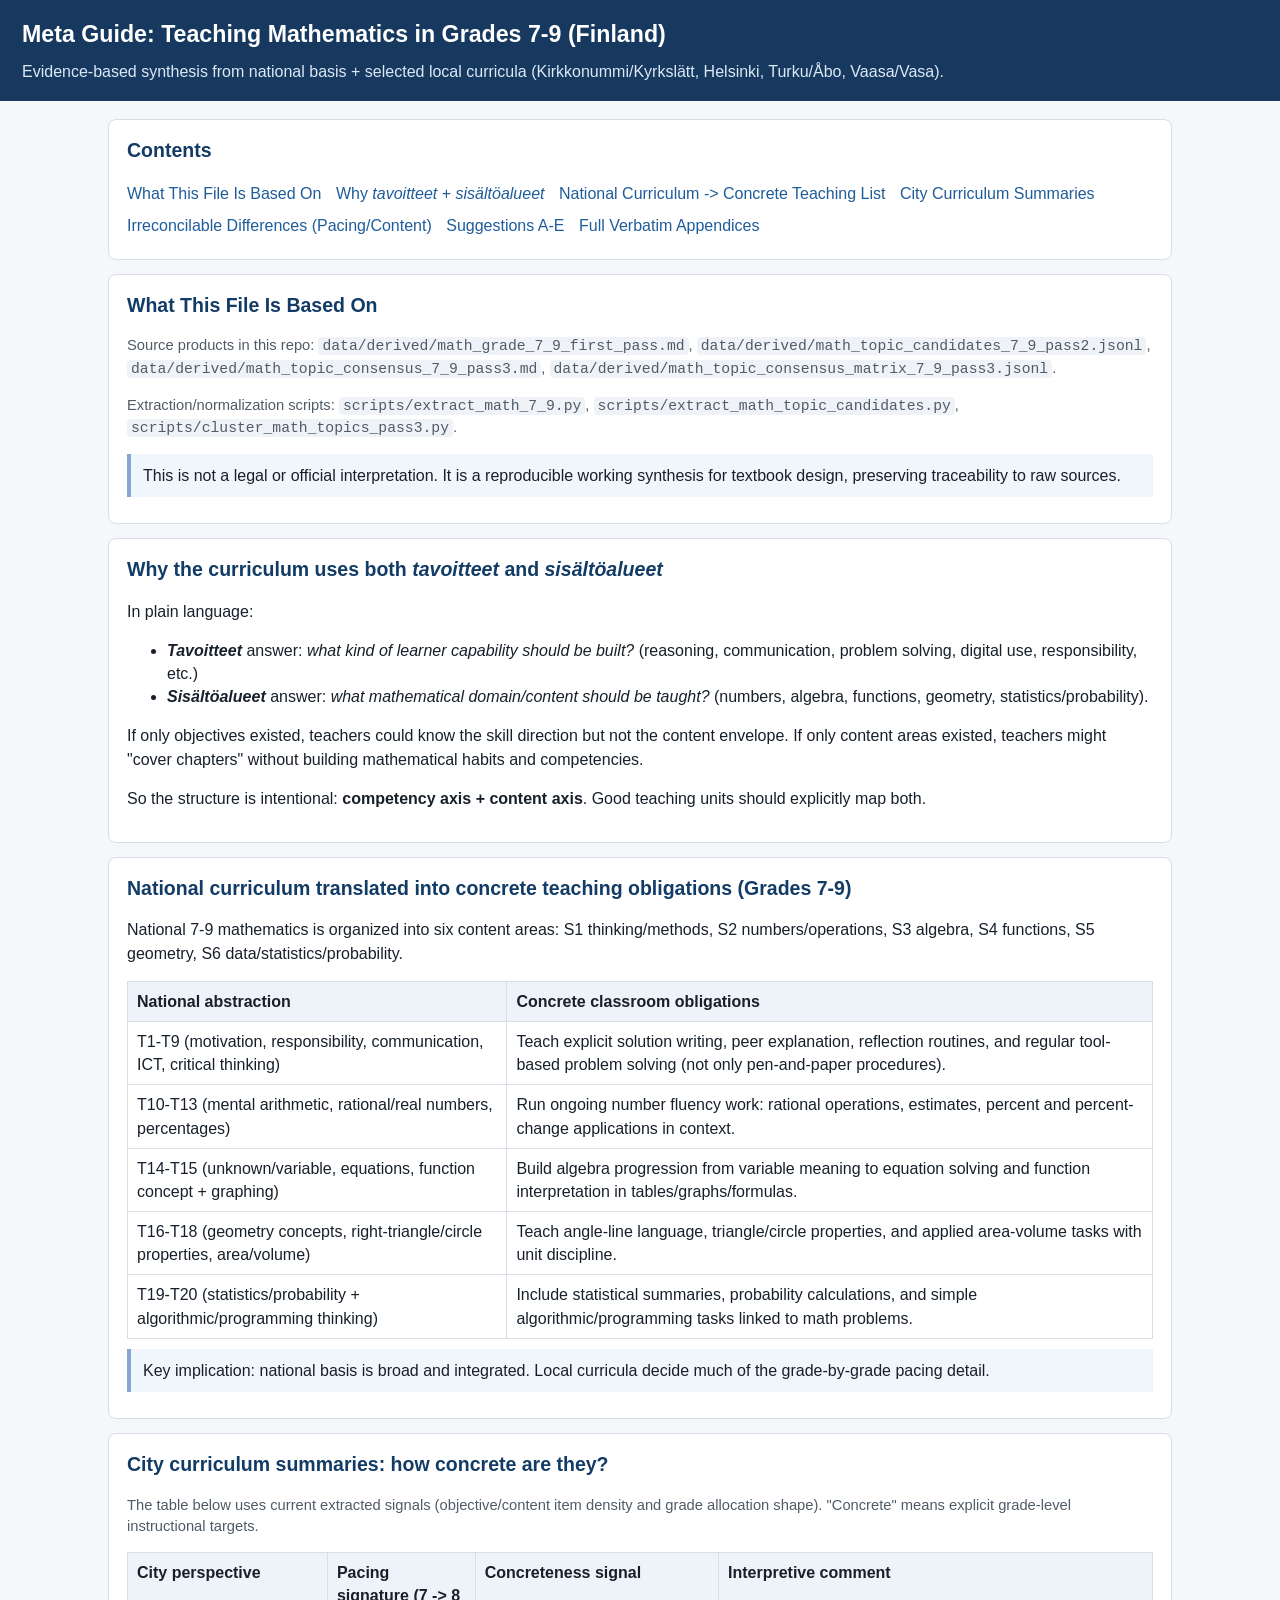
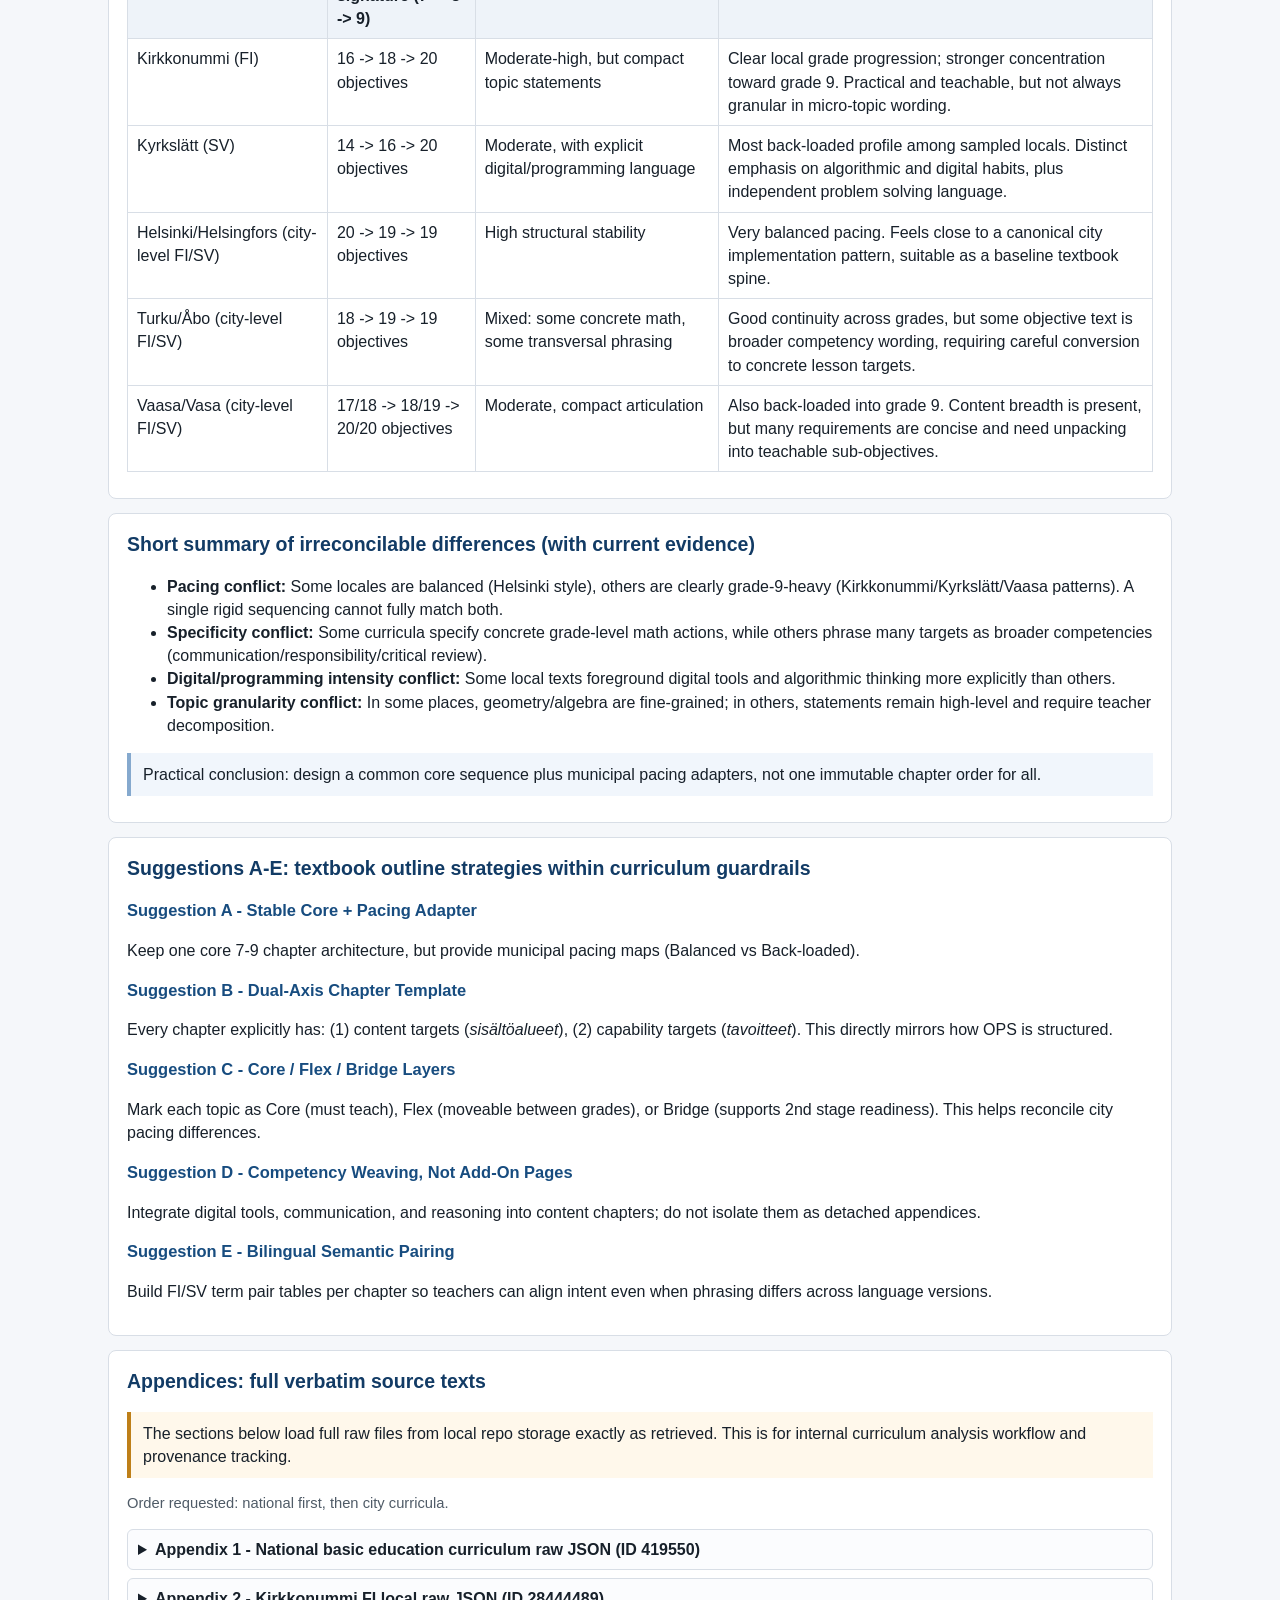
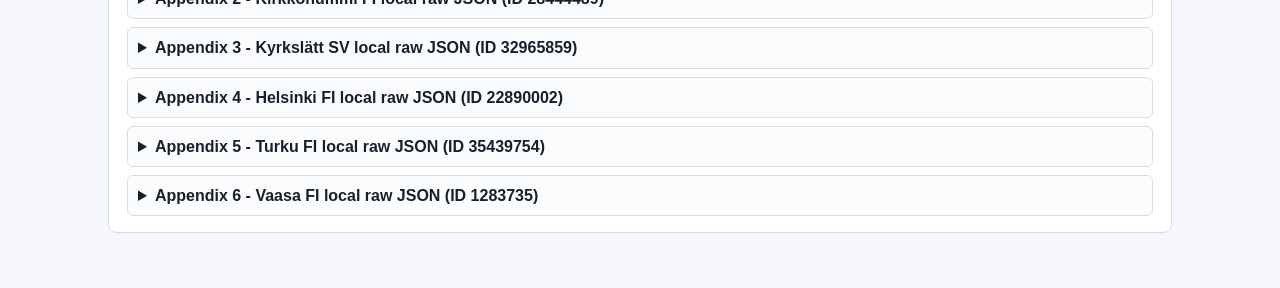
==== textbook_drafts/110826/math_7-9_meta_guide.html @ 76008c20 "update" ====
<!doctype html>
<html lang="en">
  <head>
    <meta charset="utf-8" />
    <meta name="viewport" content="width=device-width, initial-scale=1" />
    <title>Meta Guide: Teaching Math 7-9 in Finland</title>
    <style>
      :root {
        --ink: #17202a;
        --muted: #4f5b67;
        --bg: #f5f7fa;
        --panel: #ffffff;
        --line: #d8dee6;
        --accent: #1f5c9a;
      }
      * { box-sizing: border-box; }
      body {
        margin: 0;
        font-family: Arial, Helvetica, sans-serif;
        color: var(--ink);
        background: var(--bg);
        line-height: 1.45;
      }
      header {
        background: #17395f;
        color: #fff;
        padding: 18px 22px;
      }
      header h1 { margin: 0; font-size: 1.45rem; }
      header p { margin: 8px 0 0; color: #dce8f5; }
      main {
        max-width: 1100px;
        margin: 0 auto;
        padding: 18px;
      }
      section {
        background: var(--panel);
        border: 1px solid var(--line);
        border-radius: 8px;
        padding: 16px 18px;
        margin-bottom: 14px;
      }
      h2 { margin-top: 0; color: #123b65; font-size: 1.22rem; }
      h3 { margin-bottom: 8px; color: #174c7f; font-size: 1.03rem; }
      .toc a { display: inline-block; margin: 2px 10px 6px 0; color: var(--accent); text-decoration: none; }
      .toc a:hover { text-decoration: underline; }
      .note {
        border-left: 4px solid #85a9ce;
        background: #f1f6fc;
        padding: 10px 12px;
        margin: 10px 0;
      }
      table {
        width: 100%;
        border-collapse: collapse;
        margin: 10px 0;
      }
      th, td {
        border: 1px solid var(--line);
        padding: 8px 9px;
        vertical-align: top;
        text-align: left;
      }
      th { background: #eef3f9; }
      .small { color: var(--muted); font-size: 0.92rem; }
      .badge {
        display: inline-block;
        font-size: 0.8rem;
        border: 1px solid #9db4cf;
        border-radius: 999px;
        padding: 2px 8px;
        margin-left: 8px;
        color: #1e4f83;
      }
      details {
        border: 1px solid var(--line);
        border-radius: 6px;
        padding: 8px 10px;
        margin-top: 8px;
        background: #fbfcfe;
      }
      summary { cursor: pointer; font-weight: 700; }
      .appendix-controls { margin: 8px 0; }
      button {
        background: #1f5c9a;
        color: #fff;
        border: 0;
        border-radius: 5px;
        padding: 6px 10px;
        cursor: pointer;
      }
      button:hover { background: #184b7f; }
      pre {
        white-space: pre-wrap;
        word-break: break-word;
        background: #f8fafc;
        border: 1px solid #e0e6ee;
        border-radius: 6px;
        padding: 10px;
        max-height: 420px;
        overflow: auto;
        font-family: "Courier New", Courier, monospace;
        font-size: 0.82rem;
      }
      code { background: #eff3f8; padding: 1px 4px; border-radius: 4px; }
      .warn {
        border-left: 4px solid #be7f18;
        background: #fff8eb;
        padding: 10px 12px;
        margin: 10px 0;
      }
    </style>
  </head>
  <body>
    <header>
      <h1>Meta Guide: Teaching Mathematics in Grades 7-9 (Finland)</h1>
      <p>
        Evidence-based synthesis from national basis + selected local curricula
        (Kirkkonummi/Kyrkslätt, Helsinki, Turku/Åbo, Vaasa/Vasa).
      </p>
    </header>

    <main>
      <section id="toc">
        <h2>Contents</h2>
        <div class="toc">
          <a href="#what-done">What This File Is Based On</a>
          <a href="#goals-vs-content">Why <em>tavoitteet</em> + <em>sisältöalueet</em></a>
          <a href="#concrete-national">National Curriculum -> Concrete Teaching List</a>
          <a href="#city-summaries">City Curriculum Summaries</a>
          <a href="#irreconcilable">Irreconcilable Differences (Pacing/Content)</a>
          <a href="#suggestions">Suggestions A-E</a>
          <a href="#appendices">Full Verbatim Appendices</a>
        </div>
      </section>

      <section id="what-done">
        <h2>What This File Is Based On</h2>
        <p class="small">
          Source products in this repo:
          <code>data/derived/math_grade_7_9_first_pass.md</code>,
          <code>data/derived/math_topic_candidates_7_9_pass2.jsonl</code>,
          <code>data/derived/math_topic_consensus_7_9_pass3.md</code>,
          <code>data/derived/math_topic_consensus_matrix_7_9_pass3.jsonl</code>.
        </p>
        <p class="small">
          Extraction/normalization scripts:
          <code>scripts/extract_math_7_9.py</code>,
          <code>scripts/extract_math_topic_candidates.py</code>,
          <code>scripts/cluster_math_topics_pass3.py</code>.
        </p>
        <div class="note">
          This is not a legal or official interpretation. It is a reproducible
          working synthesis for textbook design, preserving traceability to raw sources.
        </div>
      </section>

      <section id="goals-vs-content">
        <h2>Why the curriculum uses both <em>tavoitteet</em> and <em>sisältöalueet</em></h2>
        <p>
          In plain language:
        </p>
        <ul>
          <li>
            <strong><em>Tavoitteet</em></strong> answer: <em>what kind of learner capability should be built?</em>
            (reasoning, communication, problem solving, digital use, responsibility, etc.)
          </li>
          <li>
            <strong><em>Sisältöalueet</em></strong> answer: <em>what mathematical domain/content should be taught?</em>
            (numbers, algebra, functions, geometry, statistics/probability).
          </li>
        </ul>
        <p>
          If only objectives existed, teachers could know the skill direction but not the
          content envelope. If only content areas existed, teachers might "cover chapters"
          without building mathematical habits and competencies.
        </p>
        <p>
          So the structure is intentional: <strong>competency axis + content axis</strong>.
          Good teaching units should explicitly map both.
        </p>
      </section>

      <section id="concrete-national">
        <h2>National curriculum translated into concrete teaching obligations (Grades 7-9)</h2>
        <p>
          National 7-9 mathematics is organized into six content areas:
          S1 thinking/methods, S2 numbers/operations, S3 algebra, S4 functions, S5 geometry,
          S6 data/statistics/probability.
        </p>
        <table>
          <thead>
            <tr>
              <th>National abstraction</th>
              <th>Concrete classroom obligations</th>
            </tr>
          </thead>
          <tbody>
            <tr>
              <td>T1-T9 (motivation, responsibility, communication, ICT, critical thinking)</td>
              <td>
                Teach explicit solution writing, peer explanation, reflection routines,
                and regular tool-based problem solving (not only pen-and-paper procedures).
              </td>
            </tr>
            <tr>
              <td>T10-T13 (mental arithmetic, rational/real numbers, percentages)</td>
              <td>
                Run ongoing number fluency work: rational operations, estimates, percent and
                percent-change applications in context.
              </td>
            </tr>
            <tr>
              <td>T14-T15 (unknown/variable, equations, function concept + graphing)</td>
              <td>
                Build algebra progression from variable meaning to equation solving and function
                interpretation in tables/graphs/formulas.
              </td>
            </tr>
            <tr>
              <td>T16-T18 (geometry concepts, right-triangle/circle properties, area/volume)</td>
              <td>
                Teach angle-line language, triangle/circle properties, and applied area-volume tasks
                with unit discipline.
              </td>
            </tr>
            <tr>
              <td>T19-T20 (statistics/probability + algorithmic/programming thinking)</td>
              <td>
                Include statistical summaries, probability calculations, and simple algorithmic/programming
                tasks linked to math problems.
              </td>
            </tr>
          </tbody>
        </table>
        <div class="note">
          Key implication: national basis is broad and integrated. Local curricula decide
          much of the grade-by-grade pacing detail.
        </div>
      </section>

      <section id="city-summaries">
        <h2>City curriculum summaries: how concrete are they?</h2>
        <p class="small">
          The table below uses current extracted signals (objective/content item density and
          grade allocation shape). "Concrete" means explicit grade-level instructional targets.
        </p>
        <table>
          <thead>
            <tr>
              <th>City perspective</th>
              <th>Pacing signature (7 -> 8 -> 9)</th>
              <th>Concreteness signal</th>
              <th>Interpretive comment</th>
            </tr>
          </thead>
          <tbody>
            <tr>
              <td>Kirkkonummi (FI)</td>
              <td>16 -> 18 -> 20 objectives</td>
              <td>Moderate-high, but compact topic statements</td>
              <td>
                Clear local grade progression; stronger concentration toward grade 9.
                Practical and teachable, but not always granular in micro-topic wording.
              </td>
            </tr>
            <tr>
              <td>Kyrkslätt (SV)</td>
              <td>14 -> 16 -> 20 objectives</td>
              <td>Moderate, with explicit digital/programming language</td>
              <td>
                Most back-loaded profile among sampled locals. Distinct emphasis on algorithmic
                and digital habits, plus independent problem solving language.
              </td>
            </tr>
            <tr>
              <td>Helsinki/Helsingfors (city-level FI/SV)</td>
              <td>20 -> 19 -> 19 objectives</td>
              <td>High structural stability</td>
              <td>
                Very balanced pacing. Feels close to a canonical city implementation pattern,
                suitable as a baseline textbook spine.
              </td>
            </tr>
            <tr>
              <td>Turku/Åbo (city-level FI/SV)</td>
              <td>18 -> 19 -> 19 objectives</td>
              <td>Mixed: some concrete math, some transversal phrasing</td>
              <td>
                Good continuity across grades, but some objective text is broader competency wording,
                requiring careful conversion to concrete lesson targets.
              </td>
            </tr>
            <tr>
              <td>Vaasa/Vasa (city-level FI/SV)</td>
              <td>17/18 -> 18/19 -> 20/20 objectives</td>
              <td>Moderate, compact articulation</td>
              <td>
                Also back-loaded into grade 9. Content breadth is present, but many requirements
                are concise and need unpacking into teachable sub-objectives.
              </td>
            </tr>
          </tbody>
        </table>
      </section>

      <section id="irreconcilable">
        <h2>Short summary of irreconcilable differences (with current evidence)</h2>
        <ul>
          <li>
            <strong>Pacing conflict:</strong> Some locales are balanced (Helsinki style), others are clearly
            grade-9-heavy (Kirkkonummi/Kyrkslätt/Vaasa patterns). A single rigid sequencing cannot fully match both.
          </li>
          <li>
            <strong>Specificity conflict:</strong> Some curricula specify concrete grade-level math actions,
            while others phrase many targets as broader competencies (communication/responsibility/critical review).
          </li>
          <li>
            <strong>Digital/programming intensity conflict:</strong> Some local texts foreground digital tools
            and algorithmic thinking more explicitly than others.
          </li>
          <li>
            <strong>Topic granularity conflict:</strong> In some places, geometry/algebra are fine-grained;
            in others, statements remain high-level and require teacher decomposition.
          </li>
        </ul>
        <div class="note">
          Practical conclusion: design a common core sequence plus municipal pacing adapters,
          not one immutable chapter order for all.
        </div>
      </section>

      <section id="suggestions">
        <h2>Suggestions A-E: textbook outline strategies within curriculum guardrails</h2>
        <h3>Suggestion A - Stable Core + Pacing Adapter</h3>
        <p>
          Keep one core 7-9 chapter architecture, but provide municipal pacing maps (Balanced vs Back-loaded).
        </p>

        <h3>Suggestion B - Dual-Axis Chapter Template</h3>
        <p>
          Every chapter explicitly has: (1) content targets (<em>sisältöalueet</em>), (2) capability targets (<em>tavoitteet</em>).
          This directly mirrors how OPS is structured.
        </p>

        <h3>Suggestion C - Core / Flex / Bridge Layers</h3>
        <p>
          Mark each topic as Core (must teach), Flex (moveable between grades), or Bridge (supports 2nd stage readiness).
          This helps reconcile city pacing differences.
        </p>

        <h3>Suggestion D - Competency Weaving, Not Add-On Pages</h3>
        <p>
          Integrate digital tools, communication, and reasoning into content chapters; do not isolate them as detached appendices.
        </p>

        <h3>Suggestion E - Bilingual Semantic Pairing</h3>
        <p>
          Build FI/SV term pair tables per chapter so teachers can align intent even when phrasing differs across language versions.
        </p>
      </section>

      <section id="appendices">
        <h2>Appendices: full verbatim source texts</h2>
        <div class="warn">
          The sections below load full raw files from local repo storage exactly as retrieved.
          This is for internal curriculum analysis workflow and provenance tracking.
        </div>
        <p class="small">
          Order requested: national first, then city curricula.
        </p>

        <details>
          <summary>Appendix 1 - National basic education curriculum raw JSON (ID 419550)</summary>
          <div class="appendix-controls">
            <button data-load="../../data/raw/eperusteet/national/419550.json" data-target="ap1">Load full text</button>
          </div>
          <pre id="ap1">Not loaded yet.</pre>
        </details>

        <details>
          <summary>Appendix 2 - Kirkkonummi FI local raw JSON (ID 28444489)</summary>
          <div class="appendix-controls">
            <button data-load="../../data/raw/eperusteet-ylops/local/28444489.json" data-target="ap2">Load full text</button>
          </div>
          <pre id="ap2">Not loaded yet.</pre>
        </details>

        <details>
          <summary>Appendix 3 - Kyrkslätt SV local raw JSON (ID 32965859)</summary>
          <div class="appendix-controls">
            <button data-load="../../data/raw/eperusteet-ylops/local/32965859.json" data-target="ap3">Load full text</button>
          </div>
          <pre id="ap3">Not loaded yet.</pre>
        </details>

        <details>
          <summary>Appendix 4 - Helsinki FI local raw JSON (ID 22890002)</summary>
          <div class="appendix-controls">
            <button data-load="../../data/raw/eperusteet-ylops/local/22890002.json" data-target="ap4">Load full text</button>
          </div>
          <pre id="ap4">Not loaded yet.</pre>
        </details>

        <details>
          <summary>Appendix 5 - Turku FI local raw JSON (ID 35439754)</summary>
          <div class="appendix-controls">
            <button data-load="../../data/raw/eperusteet-ylops/local/35439754.json" data-target="ap5">Load full text</button>
          </div>
          <pre id="ap5">Not loaded yet.</pre>
        </details>

        <details>
          <summary>Appendix 6 - Vaasa FI local raw JSON (ID 1283735)</summary>
          <div class="appendix-controls">
            <button data-load="../../data/raw/eperusteet-ylops/local/1283735.json" data-target="ap6">Load full text</button>
          </div>
          <pre id="ap6">Not loaded yet.</pre>
        </details>
      </section>
    </main>

    <script>
      async function loadAppendix(path, targetId, button) {
        const pre = document.getElementById(targetId);
        pre.textContent = "Loading...";
        button.disabled = true;
        try {
          const res = await fetch(path);
          if (!res.ok) {
            throw new Error("HTTP " + res.status + " while loading " + path);
          }
          const text = await res.text();
          pre.textContent = text;
        } catch (err) {
          pre.textContent = "Failed to load file: " + err.message;
        } finally {
          button.disabled = false;
        }
      }

      document.querySelectorAll("button[data-load]").forEach((btn) => {
        btn.addEventListener("click", () => {
          loadAppendix(btn.dataset.load, btn.dataset.target, btn);
        });
      });
    </script>
  </body>
</html>
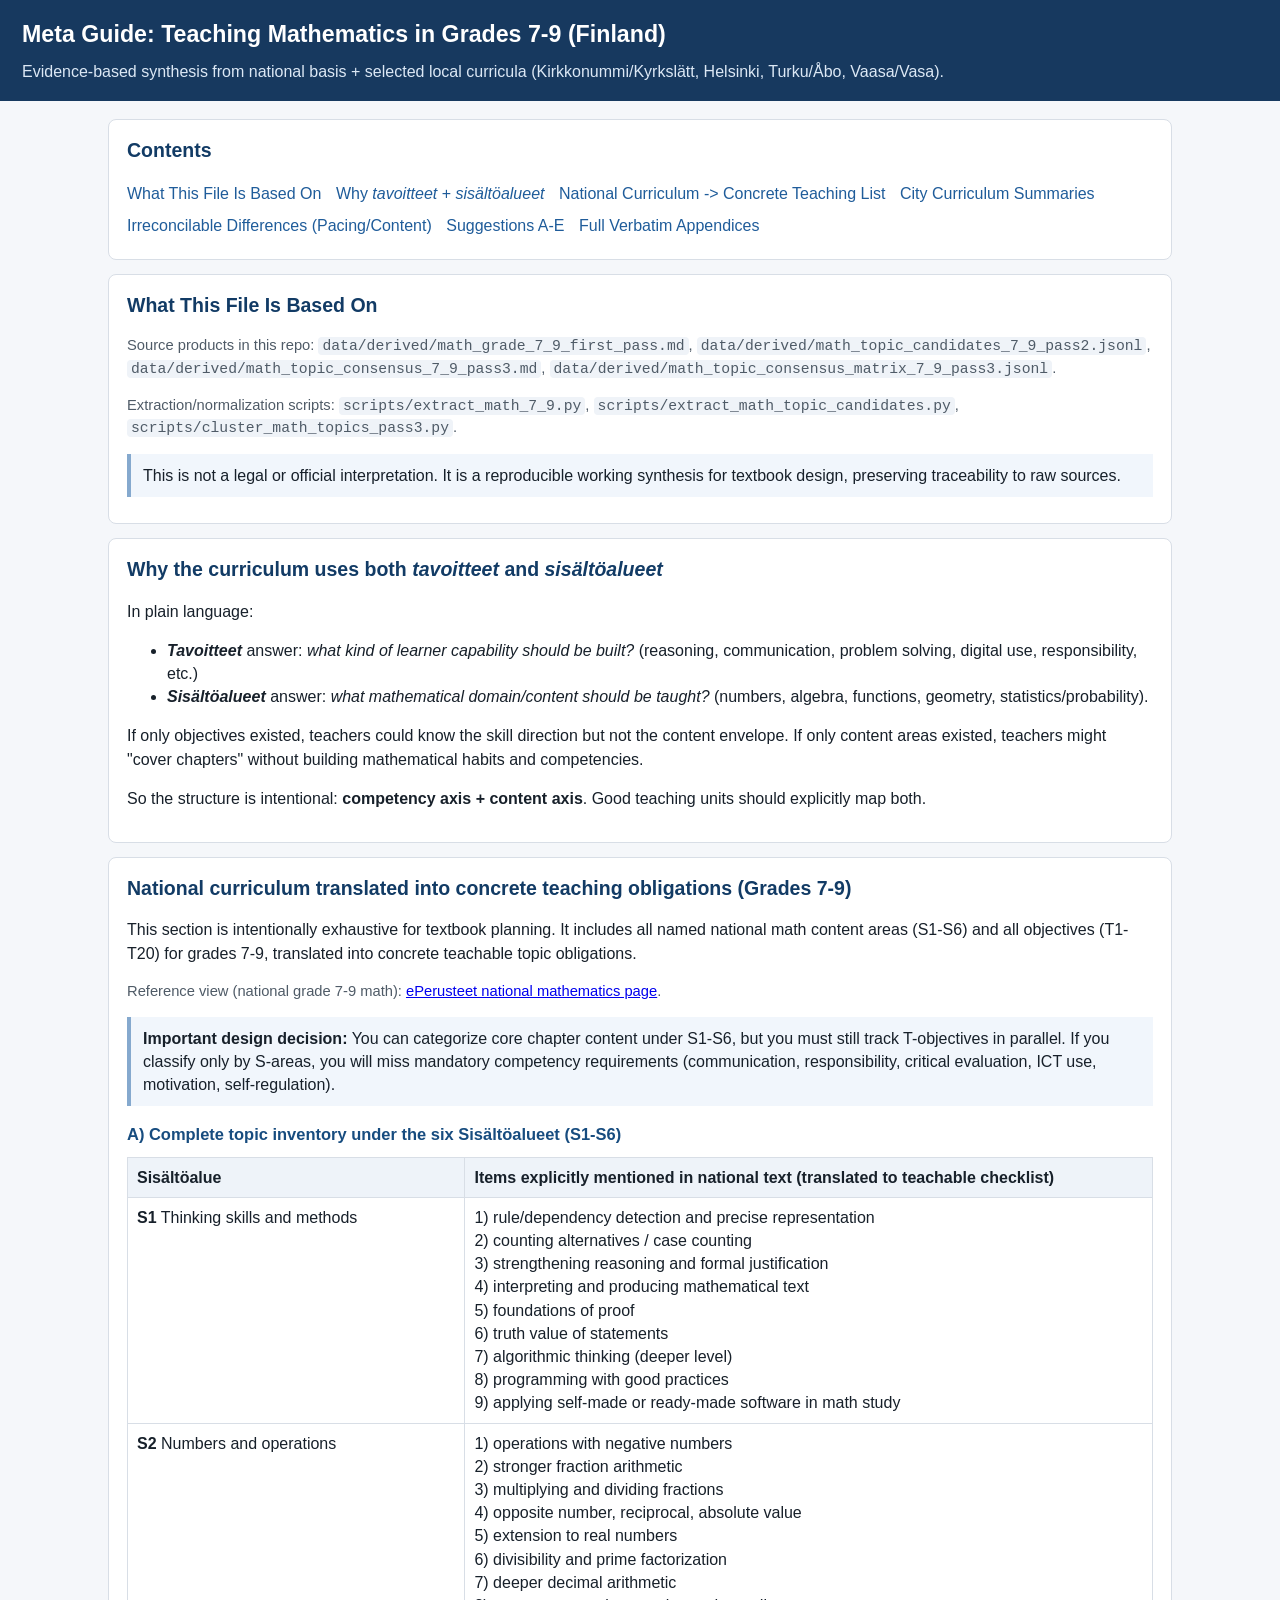
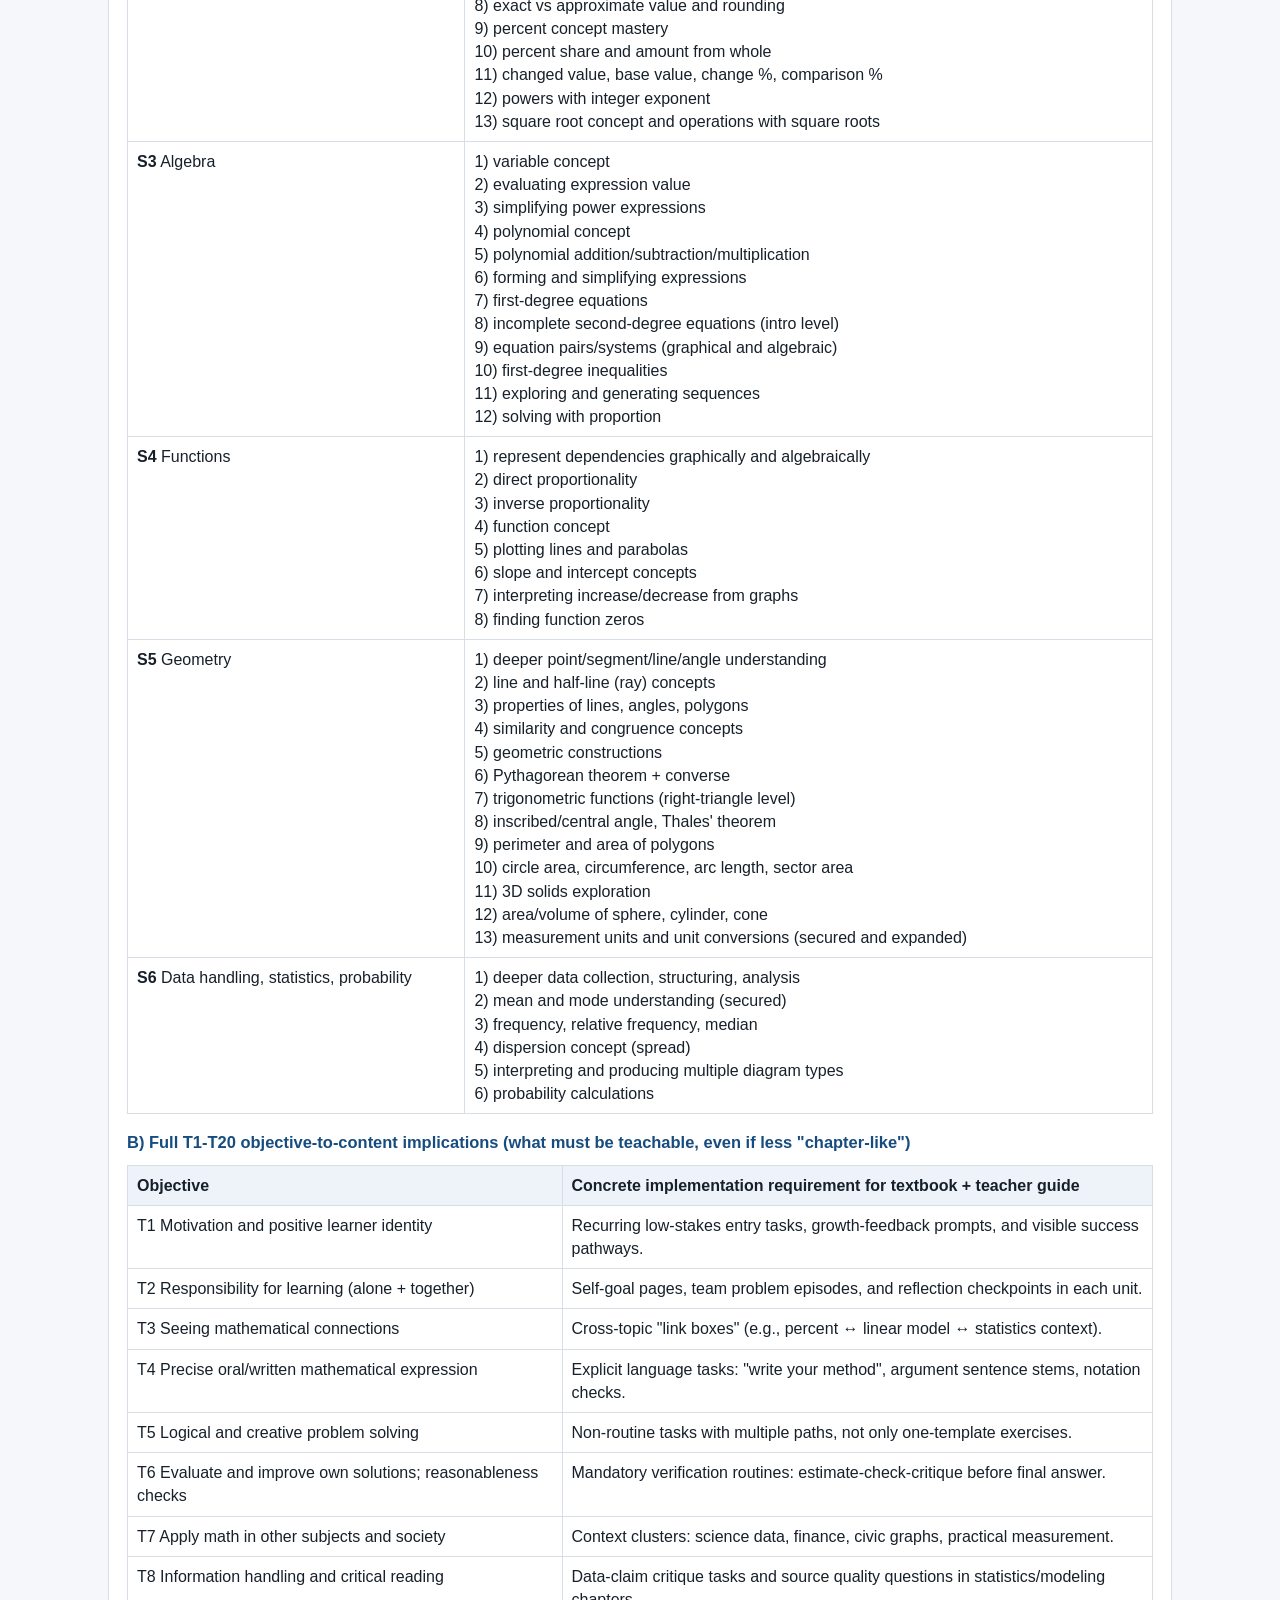
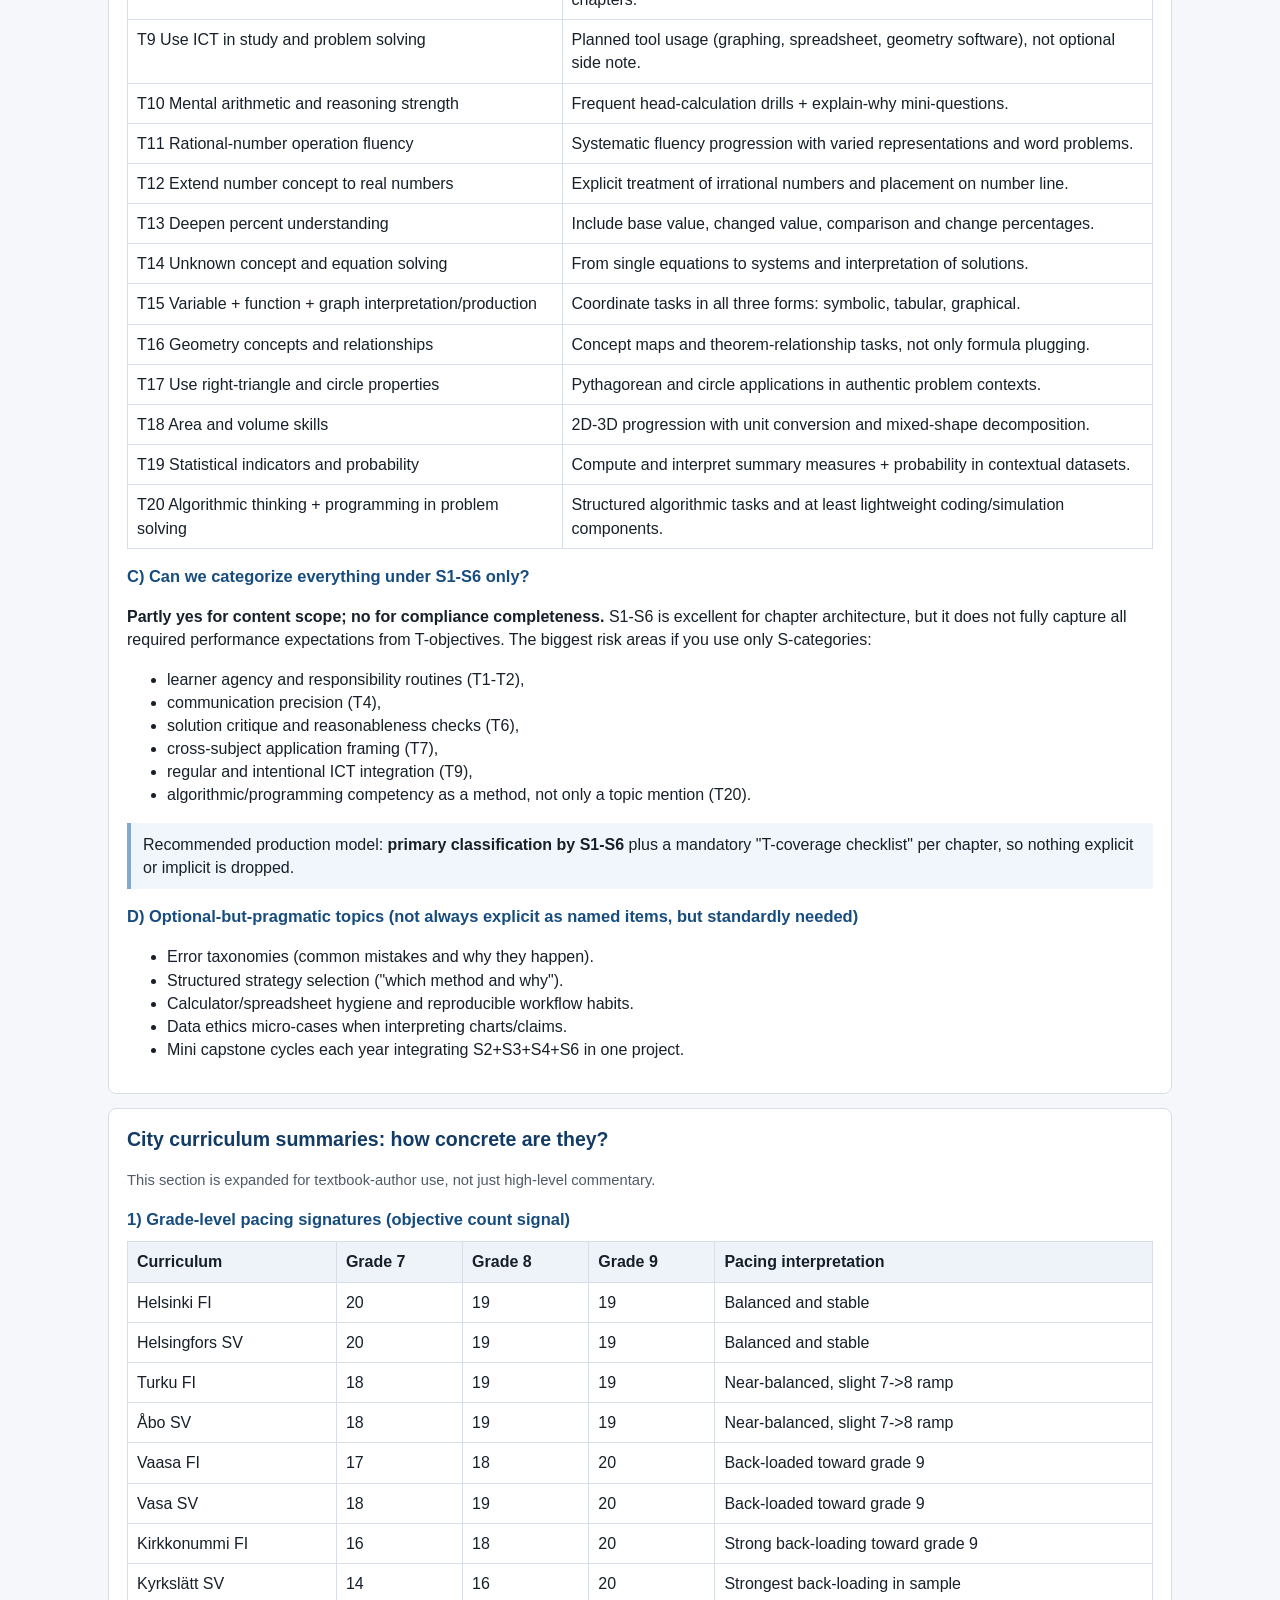
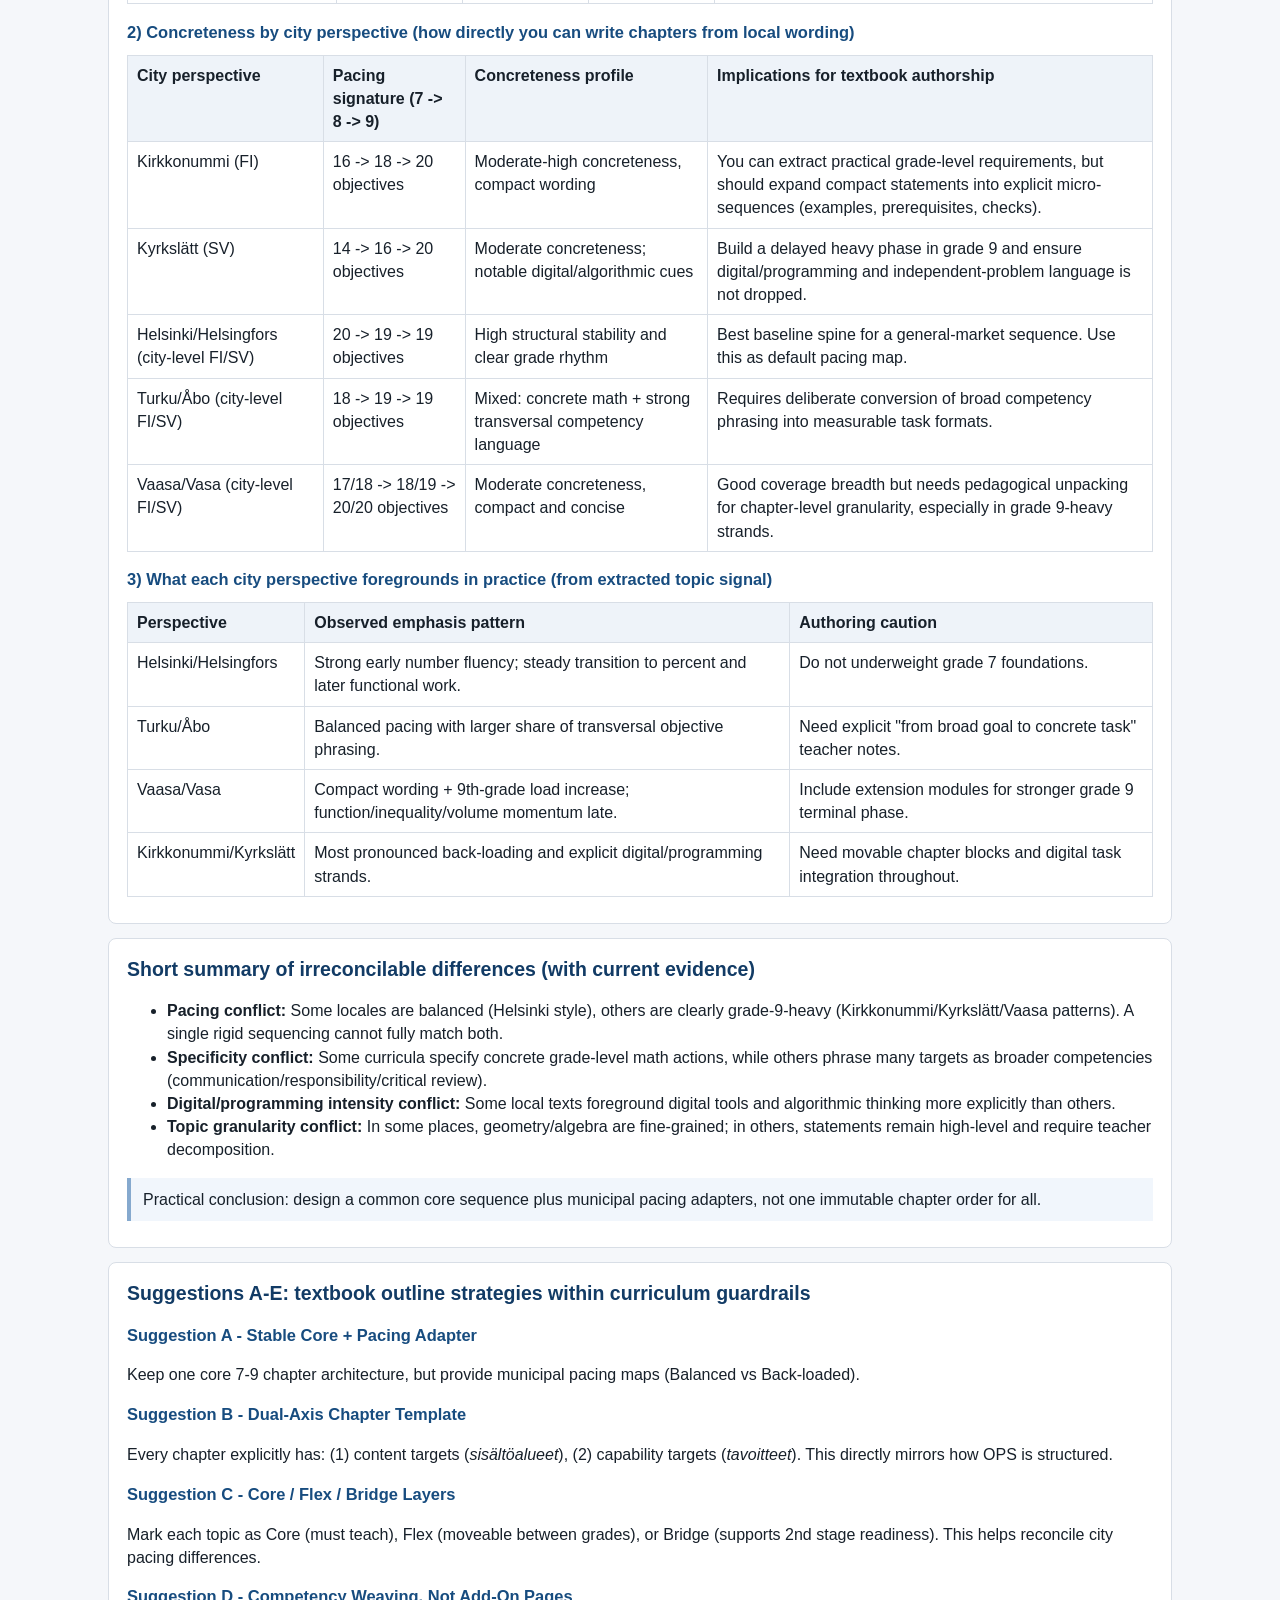
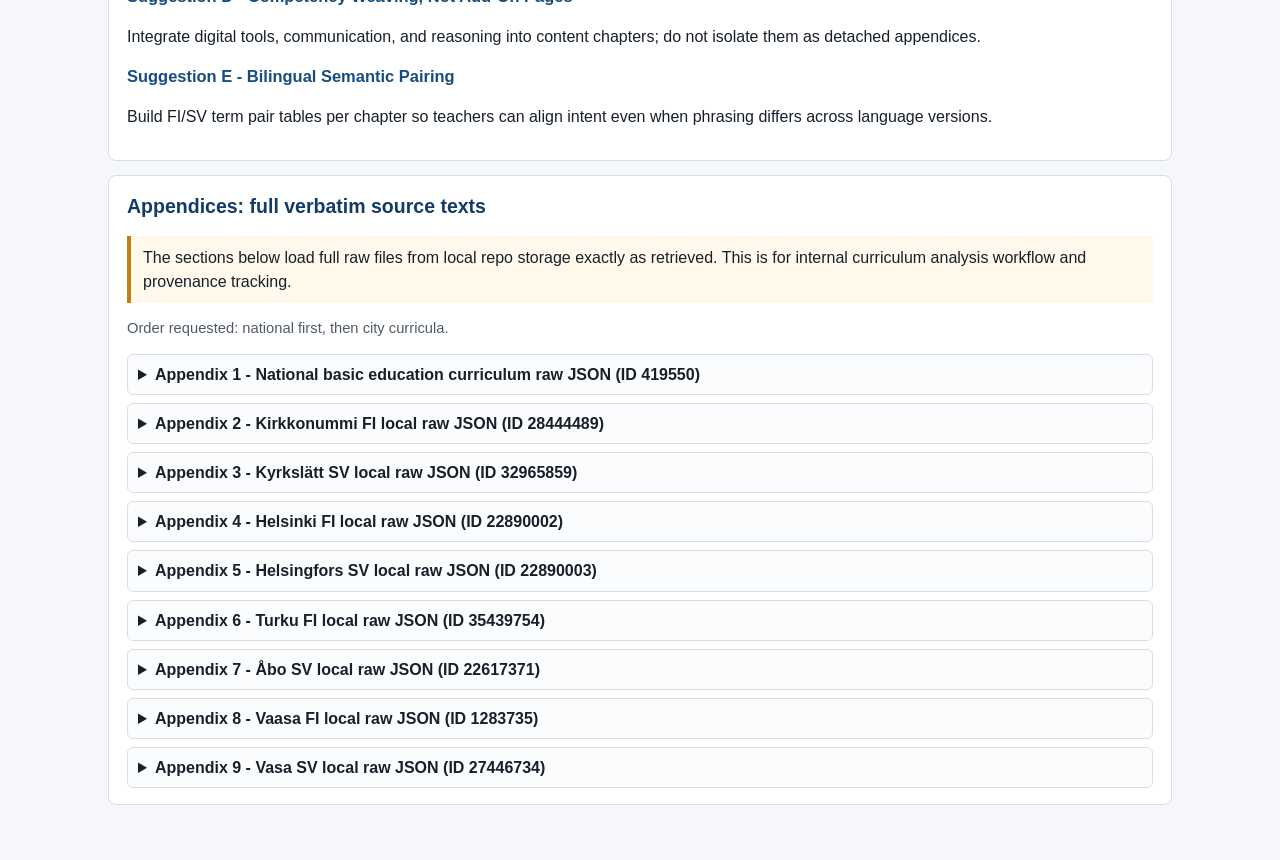
==== commit e9d55e36: "update" ====
--- a/textbook_drafts/110826/math_7-9_meta_guide.html
+++ b/textbook_drafts/110826/math_7-9_meta_guide.html
@@ -184,121 +184,370 @@
       <section id="concrete-national">
         <h2>National curriculum translated into concrete teaching obligations (Grades 7-9)</h2>
         <p>
-          National 7-9 mathematics is organized into six content areas:
-          S1 thinking/methods, S2 numbers/operations, S3 algebra, S4 functions, S5 geometry,
-          S6 data/statistics/probability.
-        </p>
+          This section is intentionally exhaustive for textbook planning. It includes all named national
+          math content areas (S1-S6) and all objectives (T1-T20) for grades 7-9, translated into concrete
+          teachable topic obligations.
+        </p>
+        <p class="small">
+          Reference view (national grade 7-9 math): 
+          <a href="https://eperusteet.opintopolku.fi/#/fi/perusopetus/419550/vuosiluokkakokonaisuus/428782/oppiaine/466344">ePerusteet national mathematics page</a>.
+        </p>
+        <div class="note">
+          <strong>Important design decision:</strong> You can categorize core chapter content under S1-S6,
+          but you must still track T-objectives in parallel. If you classify only by S-areas, you will miss
+          mandatory competency requirements (communication, responsibility, critical evaluation, ICT use,
+          motivation, self-regulation).
+        </div>
+
+        <h3>A) Complete topic inventory under the six Sisältöalueet (S1-S6)</h3>
         <table>
           <thead>
             <tr>
-              <th>National abstraction</th>
-              <th>Concrete classroom obligations</th>
+              <th>Sisältöalue</th>
+              <th>Items explicitly mentioned in national text (translated to teachable checklist)</th>
             </tr>
           </thead>
           <tbody>
             <tr>
-              <td>T1-T9 (motivation, responsibility, communication, ICT, critical thinking)</td>
-              <td>
-                Teach explicit solution writing, peer explanation, reflection routines,
-                and regular tool-based problem solving (not only pen-and-paper procedures).
-              </td>
-            </tr>
-            <tr>
-              <td>T10-T13 (mental arithmetic, rational/real numbers, percentages)</td>
-              <td>
-                Run ongoing number fluency work: rational operations, estimates, percent and
-                percent-change applications in context.
-              </td>
-            </tr>
-            <tr>
-              <td>T14-T15 (unknown/variable, equations, function concept + graphing)</td>
-              <td>
-                Build algebra progression from variable meaning to equation solving and function
-                interpretation in tables/graphs/formulas.
-              </td>
-            </tr>
-            <tr>
-              <td>T16-T18 (geometry concepts, right-triangle/circle properties, area/volume)</td>
-              <td>
-                Teach angle-line language, triangle/circle properties, and applied area-volume tasks
-                with unit discipline.
-              </td>
-            </tr>
-            <tr>
-              <td>T19-T20 (statistics/probability + algorithmic/programming thinking)</td>
-              <td>
-                Include statistical summaries, probability calculations, and simple algorithmic/programming
-                tasks linked to math problems.
+              <td>
+                <strong>S1</strong> Thinking skills and methods
+              </td>
+              <td>
+                1) rule/dependency detection and precise representation<br />
+                2) counting alternatives / case counting<br />
+                3) strengthening reasoning and formal justification<br />
+                4) interpreting and producing mathematical text<br />
+                5) foundations of proof<br />
+                6) truth value of statements<br />
+                7) algorithmic thinking (deeper level)<br />
+                8) programming with good practices<br />
+                9) applying self-made or ready-made software in math study
+              </td>
+            </tr>
+            <tr>
+              <td>
+                <strong>S2</strong> Numbers and operations
+              </td>
+              <td>
+                1) operations with negative numbers<br />
+                2) stronger fraction arithmetic<br />
+                3) multiplying and dividing fractions<br />
+                4) opposite number, reciprocal, absolute value<br />
+                5) extension to real numbers<br />
+                6) divisibility and prime factorization<br />
+                7) deeper decimal arithmetic<br />
+                8) exact vs approximate value and rounding<br />
+                9) percent concept mastery<br />
+                10) percent share and amount from whole<br />
+                11) changed value, base value, change %, comparison %<br />
+                12) powers with integer exponent<br />
+                13) square root concept and operations with square roots
+              </td>
+            </tr>
+            <tr>
+              <td>
+                <strong>S3</strong> Algebra
+              </td>
+              <td>
+                1) variable concept<br />
+                2) evaluating expression value<br />
+                3) simplifying power expressions<br />
+                4) polynomial concept<br />
+                5) polynomial addition/subtraction/multiplication<br />
+                6) forming and simplifying expressions<br />
+                7) first-degree equations<br />
+                8) incomplete second-degree equations (intro level)<br />
+                9) equation pairs/systems (graphical and algebraic)<br />
+                10) first-degree inequalities<br />
+                11) exploring and generating sequences<br />
+                12) solving with proportion
+              </td>
+            </tr>
+            <tr>
+              <td>
+                <strong>S4</strong> Functions
+              </td>
+              <td>
+                1) represent dependencies graphically and algebraically<br />
+                2) direct proportionality<br />
+                3) inverse proportionality<br />
+                4) function concept<br />
+                5) plotting lines and parabolas<br />
+                6) slope and intercept concepts<br />
+                7) interpreting increase/decrease from graphs<br />
+                8) finding function zeros
+              </td>
+            </tr>
+            <tr>
+              <td>
+                <strong>S5</strong> Geometry
+              </td>
+              <td>
+                1) deeper point/segment/line/angle understanding<br />
+                2) line and half-line (ray) concepts<br />
+                3) properties of lines, angles, polygons<br />
+                4) similarity and congruence concepts<br />
+                5) geometric constructions<br />
+                6) Pythagorean theorem + converse<br />
+                7) trigonometric functions (right-triangle level)<br />
+                8) inscribed/central angle, Thales' theorem<br />
+                9) perimeter and area of polygons<br />
+                10) circle area, circumference, arc length, sector area<br />
+                11) 3D solids exploration<br />
+                12) area/volume of sphere, cylinder, cone<br />
+                13) measurement units and unit conversions (secured and expanded)
+              </td>
+            </tr>
+            <tr>
+              <td>
+                <strong>S6</strong> Data handling, statistics, probability
+              </td>
+              <td>
+                1) deeper data collection, structuring, analysis<br />
+                2) mean and mode understanding (secured)<br />
+                3) frequency, relative frequency, median<br />
+                4) dispersion concept (spread)<br />
+                5) interpreting and producing multiple diagram types<br />
+                6) probability calculations
               </td>
             </tr>
           </tbody>
         </table>
+
+        <h3>B) Full T1-T20 objective-to-content implications (what must be teachable, even if less "chapter-like")</h3>
+        <table>
+          <thead>
+            <tr>
+              <th>Objective</th>
+              <th>Concrete implementation requirement for textbook + teacher guide</th>
+            </tr>
+          </thead>
+          <tbody>
+            <tr>
+              <td>T1 Motivation and positive learner identity</td>
+              <td>Recurring low-stakes entry tasks, growth-feedback prompts, and visible success pathways.</td>
+            </tr>
+            <tr>
+              <td>T2 Responsibility for learning (alone + together)</td>
+              <td>Self-goal pages, team problem episodes, and reflection checkpoints in each unit.</td>
+            </tr>
+            <tr>
+              <td>T3 Seeing mathematical connections</td>
+              <td>Cross-topic "link boxes" (e.g., percent ↔ linear model ↔ statistics context).</td>
+            </tr>
+            <tr>
+              <td>T4 Precise oral/written mathematical expression</td>
+              <td>Explicit language tasks: "write your method", argument sentence stems, notation checks.</td>
+            </tr>
+            <tr>
+              <td>T5 Logical and creative problem solving</td>
+              <td>Non-routine tasks with multiple paths, not only one-template exercises.</td>
+            </tr>
+            <tr>
+              <td>T6 Evaluate and improve own solutions; reasonableness checks</td>
+              <td>Mandatory verification routines: estimate-check-critique before final answer.</td>
+            </tr>
+            <tr>
+              <td>T7 Apply math in other subjects and society</td>
+              <td>Context clusters: science data, finance, civic graphs, practical measurement.</td>
+            </tr>
+            <tr>
+              <td>T8 Information handling and critical reading</td>
+              <td>Data-claim critique tasks and source quality questions in statistics/modeling chapters.</td>
+            </tr>
+            <tr>
+              <td>T9 Use ICT in study and problem solving</td>
+              <td>Planned tool usage (graphing, spreadsheet, geometry software), not optional side note.</td>
+            </tr>
+            <tr>
+              <td>T10 Mental arithmetic and reasoning strength</td>
+              <td>Frequent head-calculation drills + explain-why mini-questions.</td>
+            </tr>
+            <tr>
+              <td>T11 Rational-number operation fluency</td>
+              <td>Systematic fluency progression with varied representations and word problems.</td>
+            </tr>
+            <tr>
+              <td>T12 Extend number concept to real numbers</td>
+              <td>Explicit treatment of irrational numbers and placement on number line.</td>
+            </tr>
+            <tr>
+              <td>T13 Deepen percent understanding</td>
+              <td>Include base value, changed value, comparison and change percentages.</td>
+            </tr>
+            <tr>
+              <td>T14 Unknown concept and equation solving</td>
+              <td>From single equations to systems and interpretation of solutions.</td>
+            </tr>
+            <tr>
+              <td>T15 Variable + function + graph interpretation/production</td>
+              <td>Coordinate tasks in all three forms: symbolic, tabular, graphical.</td>
+            </tr>
+            <tr>
+              <td>T16 Geometry concepts and relationships</td>
+              <td>Concept maps and theorem-relationship tasks, not only formula plugging.</td>
+            </tr>
+            <tr>
+              <td>T17 Use right-triangle and circle properties</td>
+              <td>Pythagorean and circle applications in authentic problem contexts.</td>
+            </tr>
+            <tr>
+              <td>T18 Area and volume skills</td>
+              <td>2D-3D progression with unit conversion and mixed-shape decomposition.</td>
+            </tr>
+            <tr>
+              <td>T19 Statistical indicators and probability</td>
+              <td>Compute and interpret summary measures + probability in contextual datasets.</td>
+            </tr>
+            <tr>
+              <td>T20 Algorithmic thinking + programming in problem solving</td>
+              <td>Structured algorithmic tasks and at least lightweight coding/simulation components.</td>
+            </tr>
+          </tbody>
+        </table>
+
+        <h3>C) Can we categorize everything under S1-S6 only?</h3>
+        <p>
+          <strong>Partly yes for content scope; no for compliance completeness.</strong>
+          S1-S6 is excellent for chapter architecture, but it does not fully capture all required performance
+          expectations from T-objectives. The biggest risk areas if you use only S-categories:
+        </p>
+        <ul>
+          <li>learner agency and responsibility routines (T1-T2),</li>
+          <li>communication precision (T4),</li>
+          <li>solution critique and reasonableness checks (T6),</li>
+          <li>cross-subject application framing (T7),</li>
+          <li>regular and intentional ICT integration (T9),</li>
+          <li>algorithmic/programming competency as a method, not only a topic mention (T20).</li>
+        </ul>
         <div class="note">
-          Key implication: national basis is broad and integrated. Local curricula decide
-          much of the grade-by-grade pacing detail.
+          Recommended production model: <strong>primary classification by S1-S6</strong> plus a mandatory
+          "T-coverage checklist" per chapter, so nothing explicit or implicit is dropped.
         </div>
+
+        <h3>D) Optional-but-pragmatic topics (not always explicit as named items, but standardly needed)</h3>
+        <ul>
+          <li>Error taxonomies (common mistakes and why they happen).</li>
+          <li>Structured strategy selection ("which method and why").</li>
+          <li>Calculator/spreadsheet hygiene and reproducible workflow habits.</li>
+          <li>Data ethics micro-cases when interpreting charts/claims.</li>
+          <li>Mini capstone cycles each year integrating S2+S3+S4+S6 in one project.</li>
+        </ul>
       </section>
 
       <section id="city-summaries">
         <h2>City curriculum summaries: how concrete are they?</h2>
-        <p class="small">
-          The table below uses current extracted signals (objective/content item density and
-          grade allocation shape). "Concrete" means explicit grade-level instructional targets.
-        </p>
+        <p class="small">This section is expanded for textbook-author use, not just high-level commentary.</p>
+
+        <h3>1) Grade-level pacing signatures (objective count signal)</h3>
         <table>
           <thead>
             <tr>
+              <th>Curriculum</th>
+              <th>Grade 7</th>
+              <th>Grade 8</th>
+              <th>Grade 9</th>
+              <th>Pacing interpretation</th>
+            </tr>
+          </thead>
+          <tbody>
+            <tr><td>Helsinki FI</td><td>20</td><td>19</td><td>19</td><td>Balanced and stable</td></tr>
+            <tr><td>Helsingfors SV</td><td>20</td><td>19</td><td>19</td><td>Balanced and stable</td></tr>
+            <tr><td>Turku FI</td><td>18</td><td>19</td><td>19</td><td>Near-balanced, slight 7->8 ramp</td></tr>
+            <tr><td>Åbo SV</td><td>18</td><td>19</td><td>19</td><td>Near-balanced, slight 7->8 ramp</td></tr>
+            <tr><td>Vaasa FI</td><td>17</td><td>18</td><td>20</td><td>Back-loaded toward grade 9</td></tr>
+            <tr><td>Vasa SV</td><td>18</td><td>19</td><td>20</td><td>Back-loaded toward grade 9</td></tr>
+            <tr><td>Kirkkonummi FI</td><td>16</td><td>18</td><td>20</td><td>Strong back-loading toward grade 9</td></tr>
+            <tr><td>Kyrkslätt SV</td><td>14</td><td>16</td><td>20</td><td>Strongest back-loading in sample</td></tr>
+          </tbody>
+        </table>
+
+        <h3>2) Concreteness by city perspective (how directly you can write chapters from local wording)</h3>
+        <table>
+          <thead>
+            <tr>
               <th>City perspective</th>
               <th>Pacing signature (7 -> 8 -> 9)</th>
-              <th>Concreteness signal</th>
-              <th>Interpretive comment</th>
+              <th>Concreteness profile</th>
+              <th>Implications for textbook authorship</th>
             </tr>
           </thead>
           <tbody>
             <tr>
               <td>Kirkkonummi (FI)</td>
               <td>16 -> 18 -> 20 objectives</td>
-              <td>Moderate-high, but compact topic statements</td>
-              <td>
-                Clear local grade progression; stronger concentration toward grade 9.
-                Practical and teachable, but not always granular in micro-topic wording.
+              <td>Moderate-high concreteness, compact wording</td>
+              <td>
+                You can extract practical grade-level requirements, but should expand compact statements into
+                explicit micro-sequences (examples, prerequisites, checks).
               </td>
             </tr>
             <tr>
               <td>Kyrkslätt (SV)</td>
               <td>14 -> 16 -> 20 objectives</td>
-              <td>Moderate, with explicit digital/programming language</td>
-              <td>
-                Most back-loaded profile among sampled locals. Distinct emphasis on algorithmic
-                and digital habits, plus independent problem solving language.
+              <td>Moderate concreteness; notable digital/algorithmic cues</td>
+              <td>
+                Build a delayed heavy phase in grade 9 and ensure digital/programming and independent-problem
+                language is not dropped.
               </td>
             </tr>
             <tr>
               <td>Helsinki/Helsingfors (city-level FI/SV)</td>
               <td>20 -> 19 -> 19 objectives</td>
-              <td>High structural stability</td>
-              <td>
-                Very balanced pacing. Feels close to a canonical city implementation pattern,
-                suitable as a baseline textbook spine.
+              <td>High structural stability and clear grade rhythm</td>
+              <td>
+                Best baseline spine for a general-market sequence. Use this as default pacing map.
               </td>
             </tr>
             <tr>
               <td>Turku/Åbo (city-level FI/SV)</td>
               <td>18 -> 19 -> 19 objectives</td>
-              <td>Mixed: some concrete math, some transversal phrasing</td>
-              <td>
-                Good continuity across grades, but some objective text is broader competency wording,
-                requiring careful conversion to concrete lesson targets.
+              <td>Mixed: concrete math + strong transversal competency language</td>
+              <td>
+                Requires deliberate conversion of broad competency phrasing into measurable task formats.
               </td>
             </tr>
             <tr>
               <td>Vaasa/Vasa (city-level FI/SV)</td>
               <td>17/18 -> 18/19 -> 20/20 objectives</td>
-              <td>Moderate, compact articulation</td>
-              <td>
-                Also back-loaded into grade 9. Content breadth is present, but many requirements
-                are concise and need unpacking into teachable sub-objectives.
-              </td>
+              <td>Moderate concreteness, compact and concise</td>
+              <td>
+                Good coverage breadth but needs pedagogical unpacking for chapter-level granularity,
+                especially in grade 9-heavy strands.
+              </td>
+            </tr>
+          </tbody>
+        </table>
+
+        <h3>3) What each city perspective foregrounds in practice (from extracted topic signal)</h3>
+        <table>
+          <thead>
+            <tr>
+              <th>Perspective</th>
+              <th>Observed emphasis pattern</th>
+              <th>Authoring caution</th>
+            </tr>
+          </thead>
+          <tbody>
+            <tr>
+              <td>Helsinki/Helsingfors</td>
+              <td>Strong early number fluency; steady transition to percent and later functional work.</td>
+              <td>Do not underweight grade 7 foundations.</td>
+            </tr>
+            <tr>
+              <td>Turku/Åbo</td>
+              <td>Balanced pacing with larger share of transversal objective phrasing.</td>
+              <td>Need explicit "from broad goal to concrete task" teacher notes.</td>
+            </tr>
+            <tr>
+              <td>Vaasa/Vasa</td>
+              <td>Compact wording + 9th-grade load increase; function/inequality/volume momentum late.</td>
+              <td>Include extension modules for stronger grade 9 terminal phase.</td>
+            </tr>
+            <tr>
+              <td>Kirkkonummi/Kyrkslätt</td>
+              <td>Most pronounced back-loading and explicit digital/programming strands.</td>
+              <td>Need movable chapter blocks and digital task integration throughout.</td>
             </tr>
           </tbody>
         </table>
@@ -403,19 +652,43 @@
         </details>
 
         <details>
-          <summary>Appendix 5 - Turku FI local raw JSON (ID 35439754)</summary>
-          <div class="appendix-controls">
-            <button data-load="../../data/raw/eperusteet-ylops/local/35439754.json" data-target="ap5">Load full text</button>
+          <summary>Appendix 5 - Helsingfors SV local raw JSON (ID 22890003)</summary>
+          <div class="appendix-controls">
+            <button data-load="../../data/raw/eperusteet-ylops/local/22890003.json" data-target="ap5">Load full text</button>
           </div>
           <pre id="ap5">Not loaded yet.</pre>
         </details>
 
         <details>
-          <summary>Appendix 6 - Vaasa FI local raw JSON (ID 1283735)</summary>
-          <div class="appendix-controls">
-            <button data-load="../../data/raw/eperusteet-ylops/local/1283735.json" data-target="ap6">Load full text</button>
+          <summary>Appendix 6 - Turku FI local raw JSON (ID 35439754)</summary>
+          <div class="appendix-controls">
+            <button data-load="../../data/raw/eperusteet-ylops/local/35439754.json" data-target="ap6">Load full text</button>
           </div>
           <pre id="ap6">Not loaded yet.</pre>
+        </details>
+
+        <details>
+          <summary>Appendix 7 - Åbo SV local raw JSON (ID 22617371)</summary>
+          <div class="appendix-controls">
+            <button data-load="../../data/raw/eperusteet-ylops/local/22617371.json" data-target="ap7">Load full text</button>
+          </div>
+          <pre id="ap7">Not loaded yet.</pre>
+        </details>
+
+        <details>
+          <summary>Appendix 8 - Vaasa FI local raw JSON (ID 1283735)</summary>
+          <div class="appendix-controls">
+            <button data-load="../../data/raw/eperusteet-ylops/local/1283735.json" data-target="ap8">Load full text</button>
+          </div>
+          <pre id="ap8">Not loaded yet.</pre>
+        </details>
+
+        <details>
+          <summary>Appendix 9 - Vasa SV local raw JSON (ID 27446734)</summary>
+          <div class="appendix-controls">
+            <button data-load="../../data/raw/eperusteet-ylops/local/27446734.json" data-target="ap9">Load full text</button>
+          </div>
+          <pre id="ap9">Not loaded yet.</pre>
         </details>
       </section>
     </main>
